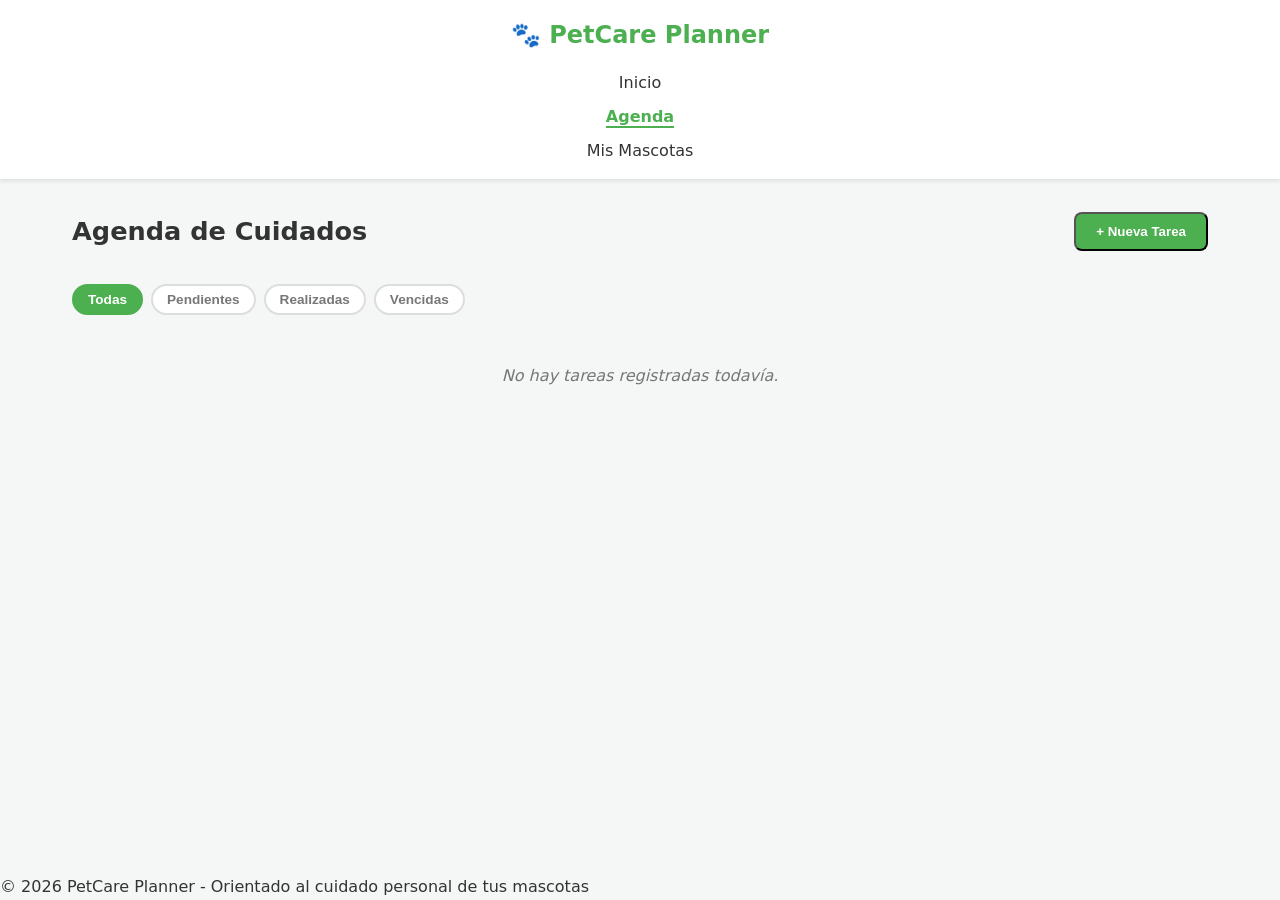
==== pages/agenda.html @ 9bef1a3d "CSS and JS file, cd agenda added, advanced HTML" ====
<!DOCTYPE html>
<html lang="es">
<head>
    <meta charset="UTF-8">
    <meta name="viewport" content="width=device-width, initial-scale=1.0">
    <title>PetCare Planner | Agenda</title>
    <link rel="stylesheet" href="../assets/css/global.css">
    <link rel="stylesheet" href="../assets/css/agenda.css">
</head>
<body>

    <header>
        <nav>
            <div class="logo">🐾 PetCare Planner</div>
            <ul>
                <li><a href="../index.html">Inicio</a></li>
                <li><a href="./agenda.html" class="nav-active">Agenda</a></li>
                <li><a href="./perfil.html">Mis Mascotas</a></li>
            </ul>
        </nav>
    </header>

    <main>
        <section class="agenda-header">
            <h1>Agenda de Cuidados</h1>
            <button class="btn-primary" id="btn-nueva-tarea">+ Nueva Tarea</button>
        </section>

        <section class="filtros">
            <button class="filtro-btn active" data-filtro="todas">Todas</button>
            <button class="filtro-btn" data-filtro="pendiente">Pendientes</button>
            <button class="filtro-btn" data-filtro="realizada">Realizadas</button>
            <button class="filtro-btn" data-filtro="vencida">Vencidas</button>
        </section>

        <section class="tareas-container" id="tareas-container">
            <p class="empty-state" id="empty-msg">No hay tareas registradas todavía.</p>
        </section>
    </main>

    <div class="modal-overlay" id="modal-overlay">
        <div class="modal">
            <div class="modal-header">
                <h2 id="modal-titulo">Nueva Tarea</h2>
                <button class="modal-cerrar" id="btn-cerrar-modal">&times;</button>
            </div>
            <div class="modal-body">
                <input type="hidden" id="tarea-id">

                <label for="tarea-mascota">Mascota</label>
                <select id="tarea-mascota">
                    <option value="">-- Seleccioná una mascota --</option>
                </select>

                <label for="tarea-tipo">Tipo de cuidado</label>
                <select id="tarea-tipo">
                    <option value="vacuna">💉Vacuna</option>
                    <option value="paseo">🦮Paseo</option>
                    <option value="comida">🍖Comida especial</option>
                    <option value="baño">🛁Baño</option>
                    <option value="medicamento">💊Medicamento</option>
                    <option value="veterinario">🏥Visita al veterinario</option>
                    <option value="otro">📝Otro</option>
                </select>

                <label for="tarea-descripcion">Descripción</label>
                <input type="text" id="tarea-descripcion" placeholder="Ej: Vacuna antirrábica anual">

                <label for="tarea-fecha">Fecha</label>
                <input type="date" id="tarea-fecha">

                <div class="modal-footer">
                    <button class="btn-secundario" id="btn-cancelar">Cancelar</button>
                    <button class="btn-primary" id="btn-guardar-tarea">Guardar</button>
                </div>
            </div>
        </div>
    </div>

    <footer>
        <p>&copy; 2026 PetCare Planner - Orientado al cuidado personal de tus mascotas</p>
    </footer>

    <script src="../assets/js/agenda.js"></script>
</body>
</html>
---- assets/css/global.css ----
/* =========================================
   1. VARIABLES GLOBALES (Design System)
========================================= */
:root {
    /* Paleta de Colores */
    --primary-color: #4CAF50; 
    --primary-hover: #45a049;
    --bg-color: #f4f7f6;
    --text-color: #333333;
    --text-muted: #777777;
    --card-bg: #ffffff;
    --border-color: #dddddd;

    /* Espaciados y Tamaños */
    --spacing-sm: 8px;
    --spacing-md: 16px;
    --spacing-lg: 32px;
    --border-radius: 8px;
    
    /* Tipografia */
    --font-main: 'Segoe UI', system-ui, -apple-system, sans-serif;
}

/* =========================================
   2. RESET Y ESTILOS BASE
========================================= */
* {
    margin: 0;
    padding: 0;
    box-sizing: border-box;
}

body {
    font-family: var(--font-main);
    background-color: var(--bg-color);
    color: var(--text-color);
    line-height: 1.6;
    display: flex;
    flex-direction: column;
    min-height: 100vh; /* Para que el footer quede abajo */
}

a {
    text-decoration: none;
    color: inherit;
}

ul {
    list-style: none;
}

/* Contenedor principal para limitar el ancho en pantallas grandes */
main {
    flex: 1;
    width: 100%;
    max-width: 1200px;
    margin: 0 auto;
    padding: var(--spacing-md);
}

/* =========================================
   3. COMPONENTES GLOBALES (Botones, Inputs)
========================================= */
.btn-primary {
    display: inline-block;
    background-color: var(--primary-color);
    color: white;
    padding: 10px 20px;
    border-radius: var(--border-radius);
    font-weight: bold;
    text-align: center;
    transition: background-color 0.3s ease;
}

.btn-primary:hover {
    background-color: var(--primary-hover);
}

/* =========================================
   4. LAYOUT MOBILE FIRST (Por defecto)
========================================= */


/* =========================================
   5. MEDIA QUERIES (Tablet & Desktop)
========================================= */
@media (min-width: 768px) {
    /* Estilos para pantallas medianas (Tablets) en adelante */
    main {
        padding: var(--spacing-lg);
    }
}

@media (min-width: 1024px) {
    /* Estilos para Desktop */
}
/* =========================================
   6. ESTILOS ESPECÍFICOS: HEADER Y NAV
========================================= */
header {
    background-color: var(--card-bg);
    box-shadow: 0 2px 4px rgba(0,0,0,0.1);
    padding: var(--spacing-md);
}

nav {
    display: flex;
    flex-direction: column; /* Mobile first: elementos apilados */
    align-items: center;
    gap: var(--spacing-md);
}

nav .logo {
    font-size: 1.5rem;
    font-weight: bold;
    color: var(--primary-color);
}

nav ul {
    display: flex;
    flex-direction: column;
    align-items: center;
    gap: var(--spacing-sm);
    width: 100%;
}

nav ul li a {
    font-weight: 500;
    transition: color 0.3s;
}

nav ul li a:hover {
    color: var(--primary-color);
}
---- assets/css/agenda.css ----
:root {
    --color-vencida: #e53935;
    --color-vencida-bg: #ffebee;
    --color-hoy: #f57c00;
    --color-hoy-bg: #fff3e0;
    --color-futura: #1976d2;
    --color-futura-bg: #e3f2fd;
    --color-realizada: #777777;
    --color-realizada-bg: #f5f5f5;
}

.nav-active {
    color: var(--primary-color) ;
    font-weight: 700 ;
    border-bottom: 2px solid var(--primary-color);
}

.agenda-header {
    display: flex;
    justify-content: space-between;
    align-items: center;
    margin-bottom: var(--spacing-lg);
    flex-wrap: wrap;
    gap: var(--spacing-sm);
}

.agenda-header h1 {
    font-size: 1.6rem;
}

.filtros {
    display: flex;
    gap: var(--spacing-sm);
    flex-wrap: wrap;
    margin-bottom: var(--spacing-md);
}

.filtro-btn {
    padding: 6px 14px;
    border: 2px solid var(--border-color);
    border-radius: 20px;
    background: var(--card-bg);
    color: var(--text-muted);
    font-size: 0.85rem;
    font-weight: 600;
    cursor: pointer;
    transition: all 0.2s ease;
}

.filtro-btn:hover {
    border-color: var(--primary-color);
    color: var(--primary-color);
}

.filtro-btn.active {
    background-color: var(--primary-color);
    border-color: var(--primary-color);
    color: white;
}

.tareas-container {
    display: flex;
    flex-direction: column;
    gap: var(--spacing-md);
}

.empty-state {
    color: var(--text-muted);
    text-align: center;
    padding: var(--spacing-lg);
    font-style: italic;
}

.tarea-card {
    background-color: var(--card-bg);
    border-radius: var(--border-radius);
    padding: var(--spacing-md);
    border-left: 5px solid var(--border-color);
    box-shadow: 0 1px 4px rgba(0,0,0,0.08);
    display: flex;
    justify-content: space-between;
    align-items: flex-start;
    gap: var(--spacing-md);
    transition: transform 0.15s ease, box-shadow 0.15s ease;
}

.tarea-card:hover {
    transform: translateY(-2px);
    box-shadow: 0 4px 12px rgba(0,0,0,0.1);
}

.tarea-card.vencida {
    border-left-color: var(--color-vencida);
    background-color: var(--color-vencida-bg);
}

.tarea-card.hoy {
    border-left-color: var(--color-hoy);
    background-color: var(--color-hoy-bg);
}

.tarea-card.futura {
    border-left-color: var(--color-futura);
    background-color: var(--color-futura-bg);
}

.tarea-card.realizada {
    border-left-color: var(--color-realizada);
    background-color: var(--color-realizada-bg);
    opacity: 0.75;
}

.tarea-info {
    flex: 1;
}

.tarea-meta {
    display: flex;
    align-items: center;
    gap: var(--spacing-sm);
    flex-wrap: wrap;
    margin-bottom: 4px;
}

.tarea-tipo-badge {
    font-size: 0.75rem;
    font-weight: 700;
    padding: 2px 8px;
    border-radius: 10px;
    background-color: rgba(0,0,0,0.07);
    text-transform: uppercase;
    letter-spacing: 0.5px;
}

.tarea-mascota-nombre {
    font-size: 0.85rem;
    color: var(--text-muted);
}

.tarea-descripcion {
    font-size: 1rem;
    font-weight: 600;
    margin-bottom: 4px;
}

.tarea-descripcion.tachada {
    text-decoration: line-through;
    color: var(--text-muted);
}

.tarea-fecha {
    font-size: 0.82rem;
    font-weight: 600;
    display: flex;
    align-items: center;
    gap: 4px;
}

.tarea-card.vencida .tarea-fecha   { color: var(--color-vencida); }
.tarea-card.hoy     .tarea-fecha   { color: var(--color-hoy); }
.tarea-card.futura  .tarea-fecha   { color: var(--color-futura); }
.tarea-card.realizada .tarea-fecha { color: var(--color-realizada); }

.estado-tag {
    display: inline-block;
    font-size: 0.7rem;
    font-weight: 700;
    padding: 2px 8px;
    border-radius: 10px;
    margin-top: 6px;
    text-transform: uppercase;
    letter-spacing: 0.5px;
}

.tarea-card.vencida  .estado-tag { background: var(--color-vencida);  color: white; }
.tarea-card.hoy      .estado-tag { background: var(--color-hoy);      color: white; }
.tarea-card.futura   .estado-tag { background: var(--color-futura);   color: white; }
.tarea-card.realizada .estado-tag { background: #9e9e9e; color: white; }

.tarea-acciones {
    display: flex;
    flex-direction: column;
    gap: var(--spacing-sm);
    align-items: flex-end;
    flex-shrink: 0;
}

.btn-icono {
    background: none;
    border: 1px solid var(--border-color);
    border-radius: var(--border-radius);
    padding: 5px 10px;
    cursor: pointer;
    font-size: 0.8rem;
    font-weight: 600;
    color: var(--text-muted);
    transition: all 0.2s ease;
    white-space: nowrap;
}

.btn-icono:hover {
    background-color: var(--bg-color);
    border-color: var(--text-muted);
    color: var(--text-color);
}

.btn-completar {
    border-color: var(--primary-color);
    color: var(--primary-color);
}

.btn-completar:hover {
    background-color: var(--primary-color);
    color: white;
}

.btn-deshacer {
    border-color: var(--text-muted);
}

.btn-eliminar {
    border-color: var(--color-vencida);
    color: var(--color-vencida);
}

.btn-eliminar:hover {
    background-color: var(--color-vencida);
    color: white;
}

.modal-overlay {
    display: none;
    position: fixed;
    inset: 0;
    background-color: rgba(0, 0, 0, 0.5);
    z-index: 1000;
    justify-content: center;
    align-items: center;
    padding: var(--spacing-md);
}

.modal-overlay.visible {
    display: flex;
}

.modal {
    background: var(--card-bg);
    border-radius: var(--border-radius);
    width: 100%;
    max-width: 480px;
    box-shadow: 0 8px 30px rgba(0,0,0,0.2);
    animation: slideDown 0.2s ease;
}

@keyframes slideDown {
    from { opacity: 0; transform: translateY(-20px); }
    to   { opacity: 1; transform: translateY(0); }
}

.modal-header {
    display: flex;
    justify-content: space-between;
    align-items: center;
    padding: var(--spacing-md) var(--spacing-md) 0;
}

.modal-header h2 {
    font-size: 1.2rem;
}

.modal-cerrar {
    background: none;
    border: none;
    font-size: 1.5rem;
    cursor: pointer;
    color: var(--text-muted);
    line-height: 1;
}

.modal-cerrar:hover {
    color: var(--text-color);
}

.modal-body {
    padding: var(--spacing-md);
    display: flex;
    flex-direction: column;
    gap: var(--spacing-sm);
}

.modal-body label {
    font-size: 0.85rem;
    font-weight: 600;
    color: var(--text-muted);
    margin-top: 4px;
}

.modal-body input,
.modal-body select {
    width: 100%;
    padding: 9px 12px;
    border: 1px solid var(--border-color);
    border-radius: var(--border-radius);
    font-family: var(--font-main);
    font-size: 0.95rem;
    background: var(--bg-color);
    color: var(--text-color);
    transition: border-color 0.2s ease;
}

.modal-body input:focus,
.modal-body select:focus {
    outline: none;
    border-color: var(--primary-color);
}

.modal-footer {
    display: flex;
    justify-content: flex-end;
    gap: var(--spacing-sm);
    margin-top: var(--spacing-sm);
}

.btn-secundario {
    padding: 10px 20px;
    border-radius: var(--border-radius);
    border: 1px solid var(--border-color);
    background: none;
    font-weight: bold;
    cursor: pointer;
    color: var(--text-muted);
    transition: background-color 0.2s ease;
}

.btn-secundario:hover {
    background-color: var(--bg-color);
}
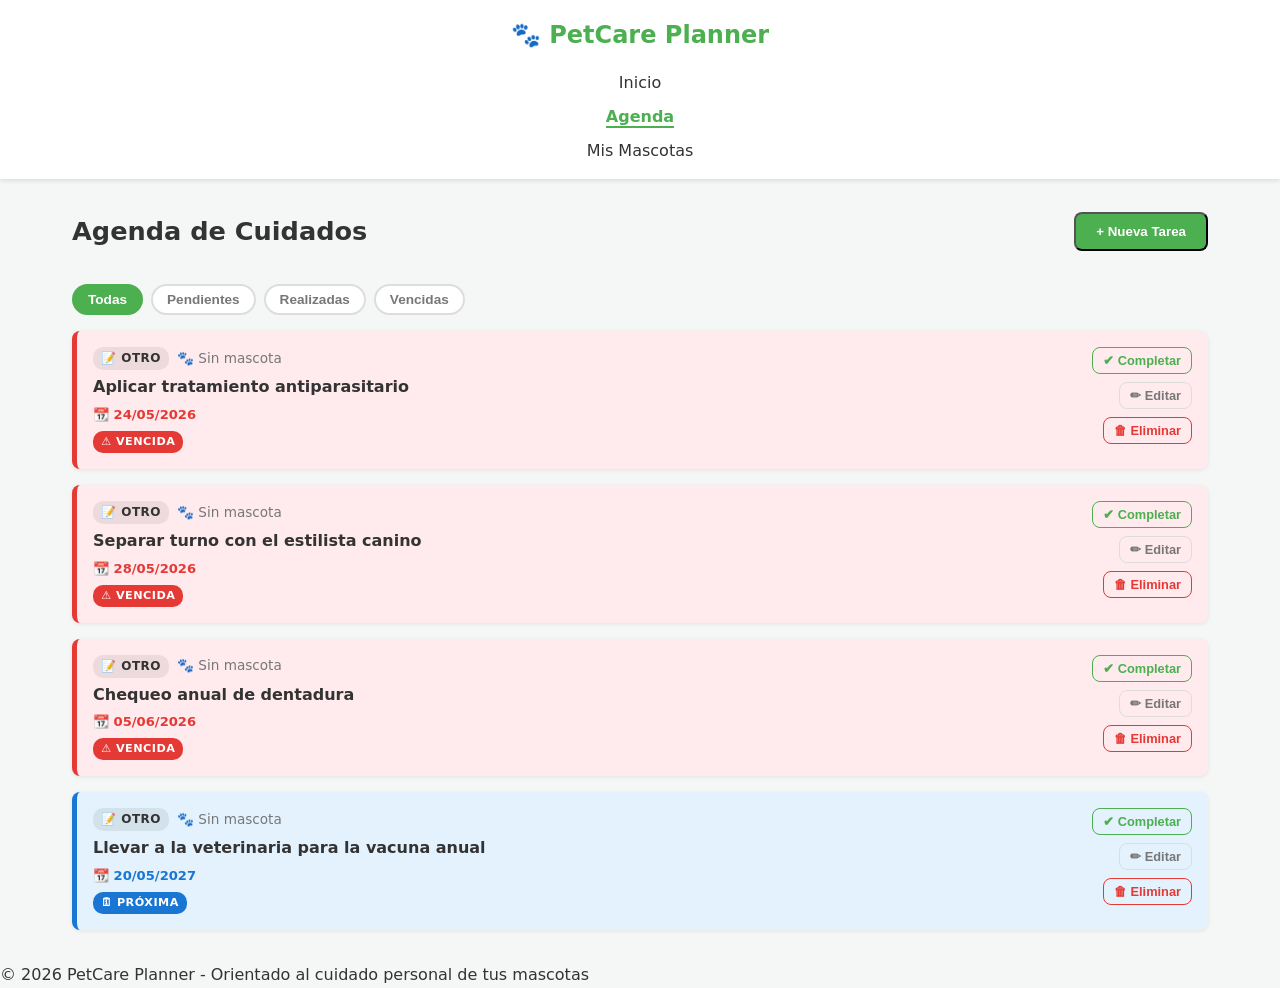
==== commit fa1b7dcc: "refactor: integrate global storage in agenda, remove duplicated functions, and fix initial list rend" ====
--- a/pages/agenda.html
+++ b/pages/agenda.html
@@ -6,6 +6,8 @@
     <title>PetCare Planner | Agenda</title>
     <link rel="stylesheet" href="../assets/css/global.css">
     <link rel="stylesheet" href="../assets/css/agenda.css">
+    <script src="../assets/js/storage.js" defer></script>
+    <script src="../assets/js/agenda.js" defer></script>
 </head>
 <body>
 
